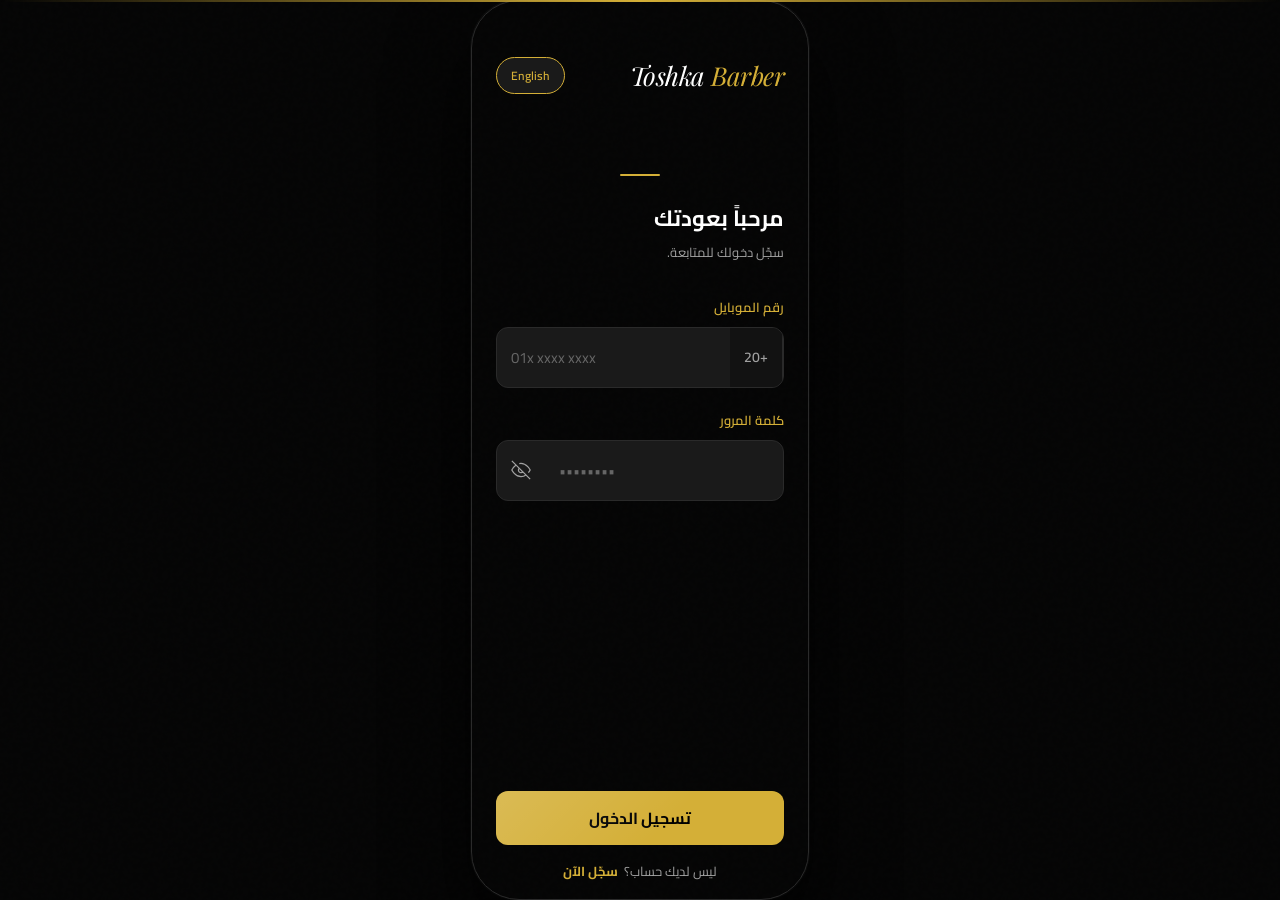
==== index.html @ b8c4cdb7 "deployapp-v1" ====
<!DOCTYPE html>
<html lang="ar" dir="rtl">
<head>
  <meta charset="UTF-8" />
  <meta name="viewport" content="width=device-width, initial-scale=1.0, viewport-fit=cover" />
  <meta name="theme-color" content="#D4AF37" />
  <meta name="apple-mobile-web-app-capable" content="yes" />
  <meta name="apple-mobile-web-app-status-bar-style" content="black-translucent" />
  <meta name="apple-mobile-web-app-title" content="Toshka Barber" />
  <meta name="description" content="توشكا باربر - احجز حلاقك بكل سهولة" />

  <title>Toshka Barber</title>

  <link rel="manifest" href="manifest.json" />
  <link rel="apple-touch-icon" href="icons/icon-192.png" />
  <link rel="stylesheet" href="css/style.css" />
</head>
<body>

<div id="app">

  <!-- ════════════════════════════════════════════════════════════════════════
       SCREEN: LOGIN
  ════════════════════════════════════════════════════════════════════════ -->
  <div class="screen active" id="screen-login">

    <div class="header">
      <div class="logo">Toshka <span>Barber</span></div>
      <button class="lang-btn">English</button>
    </div>

    <div class="content">
      <div style="height: 48px"></div>
      <div class="divider"></div>

      <h1 class="screen-title" id="login-title">مرحباً بعودتك</h1>
      <p  class="screen-sub"   id="login-sub">سجّل دخولك للمتابعة.</p>

      <!-- Phone -->
      <div class="input-group">
        <label class="input-label" id="login-phone-label">رقم الموبايل</label>
        <div class="input-wrap">
          <span class="input-prefix">+20</span>
          <input class="input-field ltr"
                 id="login-phone"
                 type="tel"
                 inputmode="numeric"
                 maxlength="11"
                 autocomplete="tel"
                 placeholder="01x xxxx xxxx" />
        </div>
      </div>

      <!-- Password -->
      <div class="input-group">
        <label class="input-label" id="login-pass-label">كلمة المرور</label>
        <div class="input-wrap">
          <input class="input-field"
                 id="login-pass"
                 type="password"
                 autocomplete="current-password"
                 placeholder="••••••••" />
          <button class="eye-btn" id="login-eye" type="button" aria-label="toggle password">
            <svg width="20" height="20" viewBox="0 0 24 24" fill="none" stroke="currentColor" stroke-width="1.5">
              <path d="M17.94 17.94A10.07 10.07 0 0112 20c-7 0-11-8-11-8a18.45 18.45 0 015.06-5.94M9.9 4.24A9.12 9.12 0 0112 4c7 0 11 8 11 8a18.5 18.5 0 01-2.16 3.19m-6.72-1.07a3 3 0 11-4.24-4.24M1 1l22 22"/>
            </svg>
          </button>
        </div>
      </div>

      <!-- Error -->
      <div class="error-box" id="login-error"></div>
    </div>

    <div class="footer">
      <button class="btn btn-primary" id="login-btn">
        <div class="spinner"></div>
        <span class="btn-text">تسجيل الدخول</span>
      </button>
      <div class="account-row">
        <span id="no-account-txt">ليس لديك حساب؟</span>
        <a id="go-register">سجّل الآن</a>
      </div>
    </div>

  
 
</div><!-- /screen-login -->


  <!-- ════════════════════════════════════════════════════════════════════════
       SCREEN: REGISTER (4 Steps)
  ════════════════════════════════════════════════════════════════════════ -->
  <div class="screen" id="screen-register">

    <div class="header">
      <div class="logo">Toshka <span>Barber</span></div>
      <button class="lang-btn">English</button>
    </div>

    <!-- Progress -->
    <div class="progress">
      <div class="progress-line" id="line-0"></div>

      <div class="step-circle active" id="step-1">
        <span id="step-1-lbl">1</span>
      </div>

      <div class="progress-line" id="line-1"></div>

      <div class="step-circle" id="step-2">
        <span id="step-2-lbl">2</span>
      </div>

      <div class="progress-line" id="line-2"></div>

      <div class="step-circle" id="step-3">
        <span id="step-3-lbl">3</span>
      </div>

      <div class="progress-line" id="line-3"></div>

      <div class="step-circle" id="step-4">
        <span id="step-4-lbl">4</span>
      </div>

      <div class="progress-line" id="line-4"></div>
    </div>

    <div class="content">

      <!-- ── Step 1: Phone ── -->
      <div class="step-content active" id="step-content-1" data-step="1">
        <h1 class="screen-title" id="s1-title">رقم الهاتف</h1>
        <p  class="screen-sub"   id="s1-sub">أدخل رقم هاتفك المصري. سنرسل لك رمز تحقق عبر واتس آب.</p>

        <div class="input-group">
          <label class="input-label" id="s1-label">رقم الموبايل</label>
          <div class="input-wrap">
            <span class="input-prefix">+20</span>
            <input class="input-field ltr"
                   id="s1-phone"
                   type="tel"
                   inputmode="numeric"
                   maxlength="11"
                   autocomplete="tel"
                   placeholder="01x xxxx xxxx" />
          </div>
        </div>

        <div class="error-box" id="reg-error-1"></div>
      </div>

      <!-- ── Step 2: OTP ── -->
      <div class="step-content" id="step-content-2">
        <h1 class="screen-title" id="s2-title">رمز التحقق</h1>
        <p  class="screen-sub"   id="s2-sub">أدخل الرمز المكوّن من 6 أرقام المرسل إلى واتس آب.</p>

        <!-- 6 OTP boxes -->
        <div class="otp-grid">
          <div class="otp-box"><input class="otp-input" type="text" inputmode="numeric" maxlength="6" autocomplete="one-time-code" /></div>
          <div class="otp-box"><input class="otp-input" type="text" inputmode="numeric" maxlength="1" /></div>
          <div class="otp-box"><input class="otp-input" type="text" inputmode="numeric" maxlength="1" /></div>
          <div class="otp-box"><input class="otp-input" type="text" inputmode="numeric" maxlength="1" /></div>
          <div class="otp-box"><input class="otp-input" type="text" inputmode="numeric" maxlength="1" /></div>
          <div class="otp-box"><input class="otp-input" type="text" inputmode="numeric" maxlength="1" /></div>
        </div>

        <div class="resend-row">
          <span id="s2-no-otp">لم يصلك الرمز؟</span>
          <button class="resend-btn" id="btn-resend" disabled>إعادة إرسال (45ث)</button>
        </div>

        <div class="error-box" id="reg-error-2"></div>
      </div>

      <!-- ── Step 3: Password ── -->
      <div class="step-content" id="step-content-3">
        <h1 class="screen-title" id="s3-title">كلمة المرور</h1>
        <p  class="screen-sub"   id="s3-sub">قم بتعيين كلمة مرور قوية لحماية حسابك.</p>

        <div class="input-group">
          <label class="input-label" id="s3-p-label">كلمة المرور</label>
          <div class="input-wrap">
            <input class="input-field"
                   id="s3-pass"
                   type="password"
                   autocomplete="new-password"
                   placeholder="••••••••" />
            <button class="eye-btn" id="s3-eye" type="button" aria-label="toggle">
              <svg width="20" height="20" viewBox="0 0 24 24" fill="none" stroke="currentColor" stroke-width="1.5">
                <path d="M1 12s4-8 11-8 11 8 11 8-4 8-11 8-11-8-11-8z"/><circle cx="12" cy="12" r="3"/>
              </svg>
            </button>
          </div>
          <!-- Strength bar -->
          <div class="strength-bar"><div class="strength-fill" id="strength-fill"></div></div>
        </div>

        <div class="input-group">
          <label class="input-label" id="s3-cp-label">تأكيد كلمة المرور</label>
          <div class="input-wrap">
            <input class="input-field"
                   id="s3-cpass"
                   type="password"
                   autocomplete="new-password"
                   placeholder="••••••••" />
          </div>
        </div>

        <div class="error-box" id="reg-error-3"></div>
      </div>

      <!-- ── Step 4: Profile ── -->
      <div class="step-content" id="step-content-4">
        <h1 class="screen-title" id="s4-title">البيانات الشخصية</h1>
        <p  class="screen-sub"   id="s4-sub">أكمل ملفك الشخصي للبدء في الحجز.</p>

        <!-- Photo upload -->
        <div class="photo-upload" id="photo-wrap">
          <input type="file" id="photo-input" accept="image/*" hidden />
          <img id="photo-preview" style="display:none" alt="profile" />
          <div class="photo-placeholder">
            <span class="cam-icon">📷</span>
            <span id="photo-label">إضافة صورة</span>
          </div>
        </div>

        <div class="input-group">
          <label class="input-label" id="s4-name-lbl">الاسم بالكامل (إجباري)</label>
          <div class="input-wrap">
            <input class="input-field"
                   id="s4-name"
                   type="text"
                   autocomplete="name"
                   placeholder="أدخل اسمك" />
          </div>
        </div>

        <div class="error-box" id="reg-error-4"></div>
      </div>

    </div><!-- /content -->

    <!-- Footer buttons (step-specific) -->
    <div class="footer">

      <!-- Step 1 -->
      <button class="btn btn-primary"  id="btn-send"   style="display:none">
        <div class="spinner"></div><span class="btn-text">إرسال الرمز</span>
      </button>

      <!-- Step 2 -->
      <button class="btn btn-primary"  id="btn-verify" style="display:none">
        <div class="spinner"></div><span class="btn-text">تأكيد الرمز</span>
      </button>

      <!-- Step 3 -->
      <button class="btn btn-primary"  id="btn-pass"   style="display:none">
        <div class="spinner"></div><span class="btn-text">المتابعة</span>
      </button>

      <!-- Step 4 -->
      <button class="btn btn-primary"  id="btn-create" style="display:none">
        <div class="spinner"></div><span class="btn-text">إنشاء الحساب</span>
      </button>
      <button class="btn btn-outline"  id="btn-skip"   style="display:none">
        <div class="spinner"></div><span class="btn-text">تخطي الصورة</span>
      </button>

      <div class="account-row">
        <span id="have-account-txt">لديك حساب بالفعل؟</span>
        <a id="go-login">تسجيل الدخول</a>
      </div>
    </div>

  </div><!-- /screen-register -->

</div><!-- /#app -->

<!-- Toast -->
<div class="toast" id="toast"></div>

<script src="js/i18n.js"></script>
<script src="js/api.js"></script>
<script src="js/app.js"></script>

<!-- Override render to show correct footer buttons per step -->
<script>
  const _origRender = render;
  // Patch goToStep to show correct buttons
  const _origGoToStep = goToStep;

  function showStepButtons(step) {
    const btns = {
      1: ['btn-send'],
      2: ['btn-verify'],
      3: ['btn-pass'],
      4: ['btn-create', 'btn-skip'],
    };
    ['btn-send','btn-verify','btn-pass','btn-create','btn-skip'].forEach(id => {
      const el = document.getElementById(id);
      if (el) el.style.display = 'none';
    });
    (btns[step] || []).forEach(id => {
      const el = document.getElementById(id);
      if (el) el.style.display = 'flex';
    });
  }

  document.addEventListener('DOMContentLoaded', () => {
    // Patch render to also manage buttons
    const origRender = window.render;
    window.render = function() {
      origRender();
      if (state.screen === 'register') showStepButtons(state.step);
      else ['btn-send','btn-verify','btn-pass','btn-create','btn-skip']
        .forEach(id => { const el=$(id); if(el) el.style.display='none'; });
    };

    // Fix duplicate error-box IDs — use the visible one
    // (Step content only one is active, so only one reg-error visible)
  });
</script>

</body>
</html>
---- css/style.css ----
@import url('https://fonts.googleapis.com/css2?family=Cairo:wght@300;400;600;700;900&family=Playfair+Display:ital,wght@1,700&display=swap');

/* ── Reset & Variables ─────────────────────────────────────────────────────── */
*, *::before, *::after { box-sizing: border-box; margin: 0; padding: 0; }

:root {
  --gold:        #D4AF37;
  --gold-light:  #E8C84A;
  --gold-dark:   #B8961F;
  --gold-glow:   rgba(212,175,55,0.15);
  --black:       #000000;
  --bg:          #0A0A0A;
  --dark:        #121212;
  --card:        #1A1A1A;
  --border:      #2A2A2A;
  --border-act:  #D4AF37;
  --white:       #FFFFFF;
  --gray:        #A0A0A0;
  --gray-light:  #666;
  --green:       #28A745;
  --red:         #DC3545;
  --radius:      12px;
  --radius-lg:   20px;
  --shadow:      0 4px 24px rgba(0,0,0,0.6);
  --transition:  0.25s cubic-bezier(0.4,0,0.2,1);
}

html, body {
  height: 100%;
  background: var(--bg);
  color: var(--white);
  font-family: 'Cairo', sans-serif;
  -webkit-font-smoothing: antialiased;
  overflow-x: hidden;
}

/* ── App Shell ─────────────────────────────────────────────────────────────── */
#app {
  min-height: 100dvh;
  display: flex;
  flex-direction: column;
  max-width: 430px;
  margin: 0 auto;
  position: relative;
}

/* ── Screens ───────────────────────────────────────────────────────────────── */
.screen {
  display: none;
  flex-direction: column;
  min-height: 100dvh;
  padding: env(safe-area-inset-top, 0) 0 env(safe-area-inset-bottom, 0);
  animation: fadeSlideIn 0.35s var(--transition) both;
}
.screen.active { display: flex; }

@keyframes fadeSlideIn {
  from { opacity: 0; transform: translateY(18px); }
  to   { opacity: 1; transform: translateY(0); }
}

/* ── Header ────────────────────────────────────────────────────────────────── */
.header {
  display: flex;
  align-items: center;
  justify-content: space-between;
  padding: 56px 24px 0;
}

.logo {
  font-family: 'Playfair Display', serif;
  font-style: italic;
  font-size: 26px;
  letter-spacing: -0.5px;
  color: var(--white);
  line-height: 1;
}
.logo span { color: var(--gold); }

.lang-btn {
  background: var(--card);
  border: 1px solid var(--gold);
  color: var(--gold);
  font-family: 'Cairo', sans-serif;
  font-size: 12px;
  font-weight: 600;
  padding: 6px 14px;
  border-radius: 20px;
  cursor: pointer;
  transition: var(--transition);
  white-space: nowrap;
}
.lang-btn:hover {
  background: var(--gold);
  color: var(--black);
}

/* ── Progress Bar ──────────────────────────────────────────────────────────── */
.progress {
  display: flex;
  align-items: center;
  padding: 28px 24px 0;
  gap: 0;
}

.progress-line {
  flex: 1;
  height: 2px;
  background: var(--border);
  transition: background 0.4s ease;
}
.progress-line.done { background: var(--gold); }

.step-circle {
  width: 32px;
  height: 32px;
  border-radius: 50%;
  border: 2px solid var(--border);
  background: var(--card);
  display: flex;
  align-items: center;
  justify-content: center;
  font-family: 'Cairo', sans-serif;
  font-size: 13px;
  font-weight: 700;
  color: var(--gray);
  transition: all 0.35s var(--transition);
  flex-shrink: 0;
  position: relative;
  z-index: 1;
}
.step-circle.active {
  background: var(--gold);
  border-color: var(--gold);
  color: var(--black);
  box-shadow: 0 0 0 4px var(--gold-glow);
}
.step-circle.done {
  background: var(--gold-dark);
  border-color: var(--gold-dark);
  color: var(--black);
}
.step-circle.done::after {
  content: '✓';
  font-size: 14px;
}
.step-circle.done span { display: none; }

/* ── Scroll Content ────────────────────────────────────────────────────────── */
.content {
  flex: 1;
  overflow-y: auto;
  padding: 32px 24px 0;
  -webkit-overflow-scrolling: touch;
}

.step-content { display: none; animation: fadeSlideIn 0.3s ease both; }
.step-content.active { display: block; }

.screen-title {
  font-size: 22px;
  font-weight: 700;
  color: var(--white);
  margin-bottom: 8px;
  line-height: 1.3;
}
.screen-sub {
  font-size: 13px;
  color: var(--gray);
  line-height: 1.7;
  margin-bottom: 32px;
}

/* ── Input Groups ──────────────────────────────────────────────────────────── */
.input-group { margin-bottom: 20px; }

.input-label {
  display: block;
  font-size: 13px;
  font-weight: 600;
  color: var(--gold);
  margin-bottom: 8px;
}

.input-wrap {
  position: relative;
  display: flex;
  align-items: center;
  background: var(--card);
  border: 1.5px solid var(--border);
  border-radius: var(--radius);
  transition: border-color var(--transition), box-shadow var(--transition);
  overflow: hidden;
}
.input-wrap:focus-within {
  border-color: var(--gold);
  box-shadow: 0 0 0 3px var(--gold-glow);
}

.input-prefix {
  padding: 0 14px;
  color: var(--gray);
  font-size: 14px;
  font-weight: 600;
  background: var(--dark);
  align-self: stretch;
  display: flex;
  align-items: center;
  border-inline-end: 1.5px solid var(--border);
  flex-shrink: 0;
}

.input-field {
  width: 100%;
  background: transparent;
  border: none;
  outline: none;
  color: var(--white);
  font-family: 'Cairo', sans-serif;
  font-size: 15px;
  padding: 15px 14px;
  direction: ltr;
  text-align: left;
}
.input-field::placeholder { color: var(--gray-light); }

.input-field.ltr { direction: ltr; text-align: left; }

.eye-btn {
  background: none;
  border: none;
  cursor: pointer;
  padding: 0 14px;
  color: var(--gray);
  display: flex;
  align-items: center;
  transition: color var(--transition);
  flex-shrink: 0;
}
.eye-btn:hover { color: var(--gold); }

/* ── OTP Boxes ─────────────────────────────────────────────────────────────── */
.otp-grid {
  display: flex;
  gap: 8px;
  justify-content: center;
  direction: ltr;
  margin-bottom: 20px;
}

.otp-box {
  width: 46px;
  height: 56px;
  background: var(--card);
  border: 1.5px solid var(--border);
  border-radius: var(--radius);
  display: flex;
  align-items: center;
  justify-content: center;
  transition: border-color var(--transition), box-shadow var(--transition), transform 0.15s;
  flex-shrink: 0;
}
.otp-box:focus-within {
  border-color: var(--gold);
  box-shadow: 0 0 0 3px var(--gold-glow);
  transform: scale(1.05);
}
.otp-box.filled {
  border-color: var(--gold-dark);
  background: rgba(212,175,55,0.06);
}

.otp-input {
  width: 100%;
  height: 100%;
  background: transparent;
  border: none;
  outline: none;
  color: var(--gold);
  font-family: 'Cairo', sans-serif;
  font-size: 20px;
  font-weight: 700;
  text-align: center;
  caret-color: var(--gold);
}

/* Resend row */
.resend-row {
  display: flex;
  justify-content: center;
  align-items: center;
  gap: 6px;
  font-size: 13px;
  margin-bottom: 24px;
  flex-wrap: wrap;
}
.resend-row span { color: var(--gray); }
.resend-btn {
  color: var(--gold);
  font-weight: 600;
  cursor: pointer;
  background: none;
  border: none;
  font-family: inherit;
  font-size: 13px;
  transition: opacity var(--transition);
}
.resend-btn:disabled { opacity: 0.4; cursor: not-allowed; }
.resend-btn:not(:disabled):hover { text-decoration: underline; }

/* ── Profile Upload ─────────────────────────────────────────────────────────── */
.photo-upload {
  width: 110px;
  height: 110px;
  background: var(--card);
  border: 2px dashed var(--gold);
  border-radius: 50%;
  display: flex;
  flex-direction: column;
  align-items: center;
  justify-content: center;
  cursor: pointer;
  margin: 0 auto 28px;
  position: relative;
  overflow: hidden;
  transition: border-color var(--transition), background var(--transition);
}
.photo-upload:hover {
  background: rgba(212,175,55,0.06);
  border-style: solid;
}

.photo-upload img {
  width: 100%;
  height: 100%;
  object-fit: cover;
  position: absolute;
  inset: 0;
  border-radius: 50%;
}

.photo-placeholder {
  display: flex;
  flex-direction: column;
  align-items: center;
  gap: 4px;
  z-index: 1;
}
.photo-placeholder .cam-icon {
  font-size: 26px;
  line-height: 1;
}
.photo-placeholder span {
  font-size: 11px;
  color: var(--gold);
  font-weight: 600;
}
.photo-upload.has-image .photo-placeholder { display: none; }

/* ── Buttons ────────────────────────────────────────────────────────────────── */
.footer {
  padding: 12px 24px max(env(safe-area-inset-bottom,12px), 16px);
  display: flex;
  flex-direction: column;
  gap: 10px;
}

.btn {
  width: 100%;
  height: 54px;
  border: none;
  border-radius: var(--radius);
  font-family: 'Cairo', sans-serif;
  font-size: 16px;
  font-weight: 700;
  cursor: pointer;
  display: flex;
  align-items: center;
  justify-content: center;
  gap: 8px;
  transition: all var(--transition);
  position: relative;
  overflow: hidden;
}

.btn-primary {
  background: var(--gold);
  color: var(--black);
}
.btn-primary::after {
  content: '';
  position: absolute;
  inset: 0;
  background: linear-gradient(135deg, rgba(255,255,255,0.15) 0%, transparent 60%);
  pointer-events: none;
}
.btn-primary:hover  { background: var(--gold-light); transform: translateY(-1px); box-shadow: 0 8px 24px rgba(212,175,55,0.3); }
.btn-primary:active { transform: translateY(0); box-shadow: none; }
.btn-primary:disabled { opacity: 0.5; cursor: not-allowed; transform: none; box-shadow: none; }

.btn-outline {
  background: transparent;
  border: 1.5px solid var(--gold);
  color: var(--gold);
}
.btn-outline:hover  { background: var(--gold-glow); }
.btn-outline:active { background: transparent; }
.btn-outline:disabled { opacity: 0.4; cursor: not-allowed; }

/* Loading spinner inside button */
.btn .spinner {
  width: 18px;
  height: 18px;
  border: 2px solid rgba(0,0,0,0.3);
  border-top-color: var(--black);
  border-radius: 50%;
  animation: spin 0.7s linear infinite;
  display: none;
}
.btn.loading .btn-text  { display: none; }
.btn.loading .spinner   { display: block; }

@keyframes spin { to { transform: rotate(360deg); } }

/* Account link row */
.account-row {
  display: flex;
  align-items: center;
  justify-content: center;
  gap: 6px;
  font-size: 13px;
  padding-top: 4px;
}
.account-row span { color: var(--gray); }
.account-row a {
  color: var(--gold);
  font-weight: 700;
  text-decoration: none;
  cursor: pointer;
  transition: opacity var(--transition);
}
.account-row a:hover { opacity: 0.8; text-decoration: underline; }

/* ── Error Alert ────────────────────────────────────────────────────────────── */
.error-box {
  background: rgba(220,53,69,0.1);
  border: 1px solid rgba(220,53,69,0.4);
  border-radius: var(--radius);
  padding: 12px 14px;
  color: #ff6b6b;
  font-size: 13px;
  line-height: 1.5;
  margin-bottom: 8px;
  display: none;
  animation: fadeSlideIn 0.25s ease both;
}
.error-box.visible { display: block; }

/* ── Success Toast ──────────────────────────────────────────────────────────── */
.toast {
  position: fixed;
  bottom: calc(env(safe-area-inset-bottom,0px) + 24px);
  left: 50%;
  transform: translateX(-50%) translateY(80px);
  background: var(--card);
  border: 1px solid var(--gold);
  border-radius: 40px;
  padding: 12px 24px;
  color: var(--gold);
  font-size: 14px;
  font-weight: 600;
  white-space: nowrap;
  z-index: 999;
  transition: transform 0.35s var(--transition);
  max-width: calc(100% - 48px);
  text-align: center;
}
.toast.show { transform: translateX(-50%) translateY(0); }

/* ── Noise texture overlay ──────────────────────────────────────────────────── */
#app::before {
  content: '';
  position: fixed;
  inset: 0;
  background-image: url("data:image/svg+xml,%3Csvg viewBox='0 0 200 200' xmlns='http://www.w3.org/2000/svg'%3E%3Cfilter id='n'%3E%3CfeTurbulence type='fractalNoise' baseFrequency='0.9' numOctaves='4' stitchTiles='stitch'/%3E%3C/filter%3E%3Crect width='100%25' height='100%25' filter='url(%23n)' opacity='0.03'/%3E%3C/svg%3E");
  pointer-events: none;
  z-index: 0;
  opacity: 0.4;
}
#app > * { position: relative; z-index: 1; }

/* ── Gold line accent top ────────────────────────────────────────────────────── */
#app::after {
  content: '';
  position: fixed;
  top: 0;
  left: 0; right: 0;
  height: 2px;
  background: linear-gradient(90deg, transparent, var(--gold), transparent);
  z-index: 100;
}

/* ── Responsive desktop centering ──────────────────────────────────────────── */
@media (min-width: 431px) {
  body {
    display: flex;
    align-items: center;
    justify-content: center;
    min-height: 100dvh;
    background: #050505;
  }
  #app {
    height: 812px;
    max-height: 100dvh;
    border: 1px solid var(--border);
    border-radius: 48px;
    overflow: hidden;
    box-shadow: 0 40px 80px rgba(0,0,0,0.9), 0 0 0 1px rgba(255,255,255,0.04);
  }
  .screen { min-height: unset; height: 100%; }
}

/* ── Input RTL fix ──────────────────────────────────────────────────────────── */
[dir='rtl'] .input-prefix { border-inline-end: none; border-inline-start: 1.5px solid var(--border); }
[dir='rtl'] .otp-grid { direction: ltr; }

/* ── Password strength indicator ───────────────────────────────────────────── */
.strength-bar {
  height: 3px;
  border-radius: 2px;
  background: var(--border);
  margin-top: 6px;
  overflow: hidden;
}
.strength-fill {
  height: 100%;
  border-radius: 2px;
  width: 0%;
  transition: width 0.4s ease, background 0.4s ease;
}

/* ── Divider ────────────────────────────────────────────────────────────────── */
.divider {
  width: 40px;
  height: 2px;
  background: var(--gold);
  margin: 0 auto 28px;
  border-radius: 1px;
}
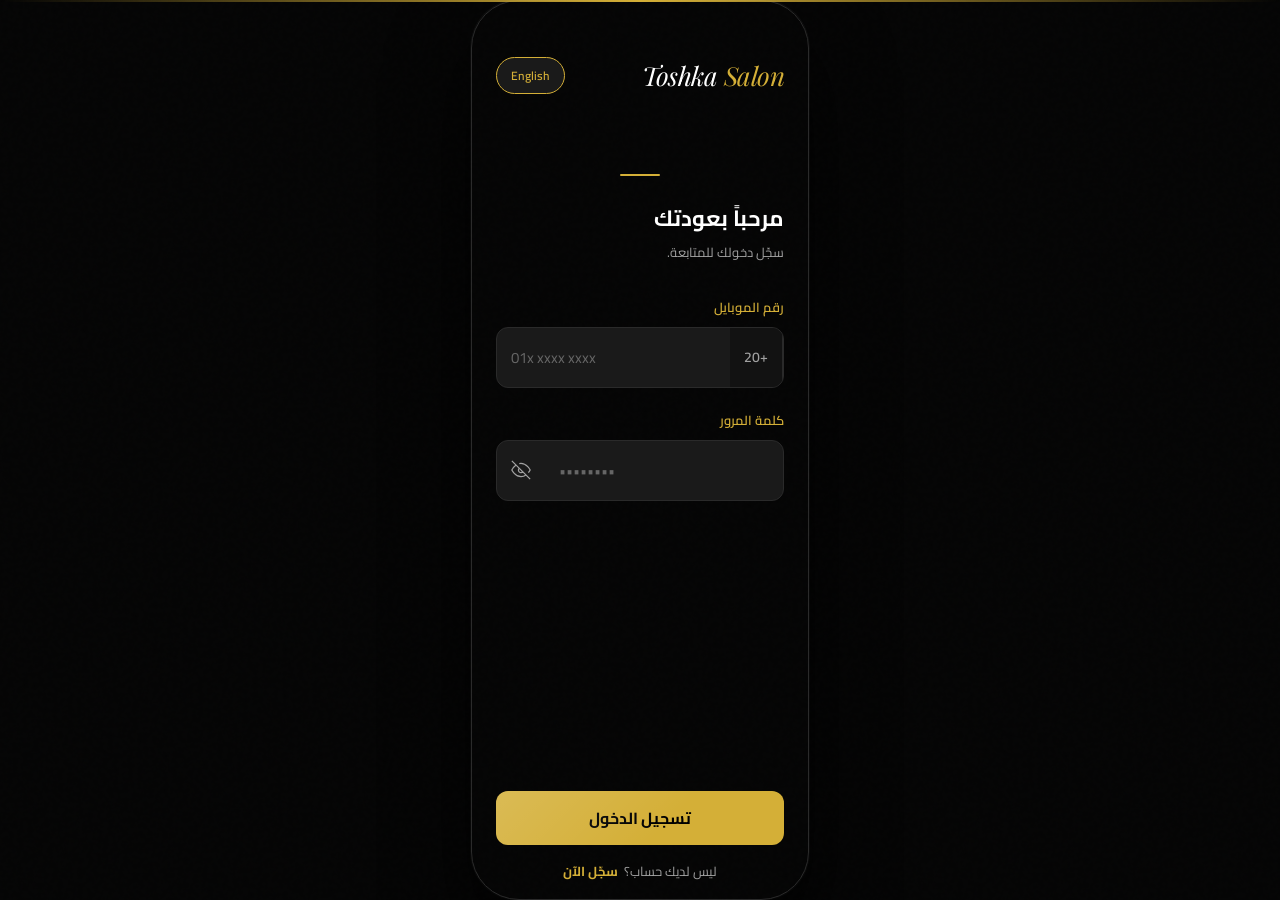
==== commit 84ede057: "Edit-logo" ====
--- a/index.html
+++ b/index.html
@@ -7,7 +7,7 @@
   <meta name="apple-mobile-web-app-capable" content="yes" />
   <meta name="apple-mobile-web-app-status-bar-style" content="black-translucent" />
   <meta name="apple-mobile-web-app-title" content="Toshka Barber" />
-  <meta name="description" content="توشكا باربر - احجز حلاقك بكل سهولة" />
+  <meta name="description" content="توشكا صالون - احجز حلاقك بكل سهولة" />
 
   <title>Toshka Barber</title>
 
@@ -25,7 +25,7 @@
   <div class="screen active" id="screen-login">
 
     <div class="header">
-      <div class="logo">Toshka <span>Barber</span></div>
+      <div class="logo">Toshka <span>Salon</span></div>
       <button class="lang-btn">English</button>
     </div>
 
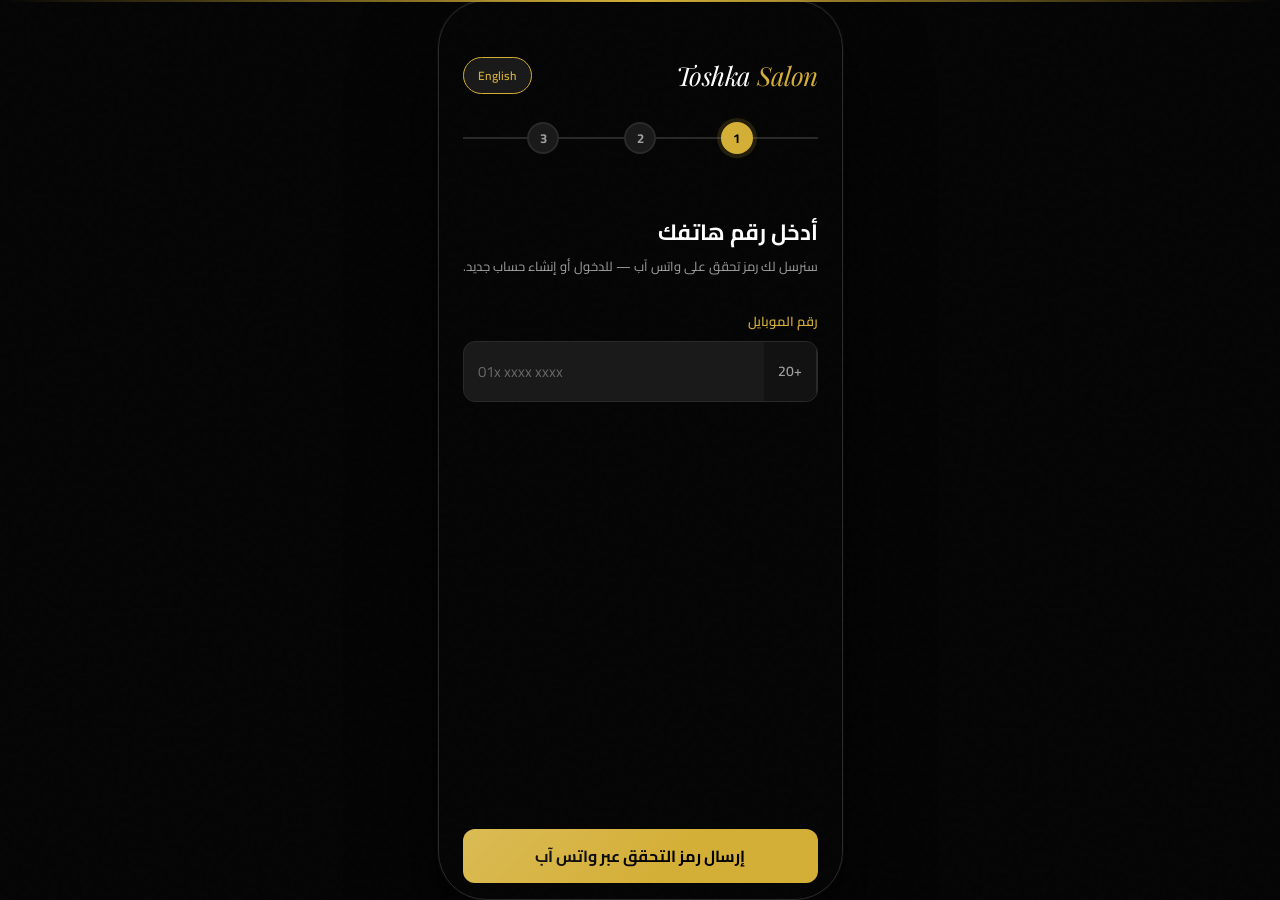
==== commit 4e802f8e: "update-appV2" ====
--- a/index.html
+++ b/index.html
@@ -7,321 +7,151 @@
   <meta name="apple-mobile-web-app-capable" content="yes" />
   <meta name="apple-mobile-web-app-status-bar-style" content="black-translucent" />
   <meta name="apple-mobile-web-app-title" content="Toshka Barber" />
-  <meta name="description" content="توشكا صالون - احجز حلاقك بكل سهولة" />
-
   <title>Toshka Barber</title>
-
   <link rel="manifest" href="manifest.json" />
-  <link rel="apple-touch-icon" href="icons/icon-192.png" />
+  <link rel="apple-touch-icon" sizes="180x180" href="icons/apple-touch-icon.png" />
   <link rel="stylesheet" href="css/style.css" />
 </head>
 <body>
-
 <div id="app">
 
-  <!-- ════════════════════════════════════════════════════════════════════════
-       SCREEN: LOGIN
-  ════════════════════════════════════════════════════════════════════════ -->
-  <div class="screen active" id="screen-login">
-
+  <!-- ═══ STEP 1: رقم الهاتف ═══ -->
+  <div class="screen active" id="screen-phone">
     <div class="header">
       <div class="logo">Toshka <span>Salon</span></div>
       <button class="lang-btn">English</button>
     </div>
-
+    <div class="progress">
+      <div class="progress-line"></div>
+      <div class="step-circle active"><span>1</span></div>
+      <div class="progress-line" id="line-1-2"></div>
+      <div class="step-circle" id="prog-step-2"><span>2</span></div>
+      <div class="progress-line" id="line-2-3"></div>
+      <div class="step-circle" id="prog-step-3"><span>3</span></div>
+      <div class="progress-line"></div>
+    </div>
     <div class="content">
-      <div style="height: 48px"></div>
-      <div class="divider"></div>
-
-      <h1 class="screen-title" id="login-title">مرحباً بعودتك</h1>
-      <p  class="screen-sub"   id="login-sub">سجّل دخولك للمتابعة.</p>
-
-      <!-- Phone -->
+      <div style="height:32px"></div>
+      <h1 class="screen-title">أدخل رقم هاتفك</h1>
+      <p class="screen-sub">سنرسل لك رمز تحقق على واتس آب — للدخول أو إنشاء حساب جديد.</p>
       <div class="input-group">
-        <label class="input-label" id="login-phone-label">رقم الموبايل</label>
+        <label class="input-label">رقم الموبايل</label>
         <div class="input-wrap">
           <span class="input-prefix">+20</span>
-          <input class="input-field ltr"
-                 id="login-phone"
-                 type="tel"
-                 inputmode="numeric"
-                 maxlength="11"
-                 autocomplete="tel"
+          <input class="input-field ltr" id="phone-input" type="tel"
+                 inputmode="numeric" maxlength="11" autocomplete="tel"
                  placeholder="01x xxxx xxxx" />
         </div>
       </div>
+      <div class="error-box" id="phone-error"></div>
+    </div>
+    <div class="footer">
+      <button class="btn btn-primary" id="btn-send-otp">
+        <div class="spinner"></div>
+        <span class="btn-text">إرسال رمز التحقق عبر واتس آب</span>
+      </button>
+    </div>
+  </div>
 
-      <!-- Password -->
-      <div class="input-group">
-        <label class="input-label" id="login-pass-label">كلمة المرور</label>
-        <div class="input-wrap">
-          <input class="input-field"
-                 id="login-pass"
-                 type="password"
-                 autocomplete="current-password"
-                 placeholder="••••••••" />
-          <button class="eye-btn" id="login-eye" type="button" aria-label="toggle password">
-            <svg width="20" height="20" viewBox="0 0 24 24" fill="none" stroke="currentColor" stroke-width="1.5">
-              <path d="M17.94 17.94A10.07 10.07 0 0112 20c-7 0-11-8-11-8a18.45 18.45 0 015.06-5.94M9.9 4.24A9.12 9.12 0 0112 4c7 0 11 8 11 8a18.5 18.5 0 01-2.16 3.19m-6.72-1.07a3 3 0 11-4.24-4.24M1 1l22 22"/>
-            </svg>
-          </button>
+  <!-- ═══ STEP 2: رمز التحقق ═══ -->
+  <div class="screen" id="screen-otp">
+    <div class="header">
+      <div class="logo">Toshka <span>Salon</span></div>
+      <button class="lang-btn">English</button>
+    </div>
+    <div class="progress">
+      <div class="progress-line"></div>
+      <div class="step-circle done"><span>1</span></div>
+      <div class="progress-line done"></div>
+      <div class="step-circle active"><span>2</span></div>
+      <div class="progress-line" id="line-2-3b"></div>
+      <div class="step-circle" id="prog-step-3b"><span>3</span></div>
+      <div class="progress-line"></div>
+    </div>
+    <div class="content">
+      <div style="height:32px"></div>
+      <h1 class="screen-title">رمز التحقق</h1>
+      <p class="screen-sub" id="otp-hint-txt">أدخل الرمز المكوّن من 6 أرقام المرسل إلى واتس آب.</p>
+      <div class="otp-grid">
+        <div class="otp-box"><input class="otp-input" type="text" inputmode="numeric" maxlength="6" autocomplete="one-time-code" /></div>
+        <div class="otp-box"><input class="otp-input" type="text" inputmode="numeric" maxlength="1" /></div>
+        <div class="otp-box"><input class="otp-input" type="text" inputmode="numeric" maxlength="1" /></div>
+        <div class="otp-box"><input class="otp-input" type="text" inputmode="numeric" maxlength="1" /></div>
+        <div class="otp-box"><input class="otp-input" type="text" inputmode="numeric" maxlength="1" /></div>
+        <div class="otp-box"><input class="otp-input" type="text" inputmode="numeric" maxlength="1" /></div>
+      </div>
+      <div class="resend-row">
+        <span>لم يصلك الرمز؟</span>
+        <button class="resend-btn" id="btn-resend" disabled>إعادة إرسال (45ث)</button>
+      </div>
+      <div class="error-box" id="otp-error"></div>
+    </div>
+    <div class="footer">
+      <button class="btn btn-primary" id="btn-verify-otp">
+        <div class="spinner"></div>
+        <span class="btn-text">تحقق من الرمز</span>
+      </button>
+      <div style="text-align:center;margin-top:14px">
+        <a id="btn-back-phone" style="color:var(--gold);cursor:pointer;font-size:14px">← تغيير رقم الهاتف</a>
+      </div>
+    </div>
+  </div>
+
+  <!-- ═══ STEP 3: استكمال البيانات (للجدد فقط) ═══ -->
+  <div class="screen" id="screen-profile">
+    <div class="header">
+      <div class="logo">Toshka <span>Salon</span></div>
+      <button class="lang-btn">English</button>
+    </div>
+    <div class="progress">
+      <div class="progress-line"></div>
+      <div class="step-circle done"><span>1</span></div>
+      <div class="progress-line done"></div>
+      <div class="step-circle done"><span>2</span></div>
+      <div class="progress-line done"></div>
+      <div class="step-circle active"><span>3</span></div>
+      <div class="progress-line"></div>
+    </div>
+    <div class="content">
+      <div style="height:32px"></div>
+      <h1 class="screen-title">مرحباً بك! 👋</h1>
+      <p class="screen-sub">أدخل بياناتك لإتمام إنشاء حسابك — بدون كلمة مرور.</p>
+      <div class="photo-upload" id="photo-wrap">
+        <input type="file" id="photo-input" accept="image/*" hidden />
+        <img id="photo-preview" style="display:none" alt="profile" />
+        <div class="photo-placeholder">
+          <span class="cam-icon">📷</span>
+          <span>إضافة صورة (اختياري)</span>
         </div>
       </div>
+      <div class="input-group">
+        <label class="input-label">الاسم بالكامل *</label>
+        <div class="input-wrap">
+          <input class="input-field" id="profile-name" type="text"
+                 autocomplete="name" placeholder="أدخل اسمك الكامل" />
+        </div>
+      </div>
+      <div class="input-group">
+        <label class="input-label">البريد الإلكتروني (اختياري)</label>
+        <div class="input-wrap">
+          <input class="input-field ltr" id="profile-email" type="email"
+                 autocomplete="email" placeholder="name@email.com" />
+        </div>
+      </div>
+      <div class="error-box" id="profile-error"></div>
+    </div>
+    <div class="footer">
+      <button class="btn btn-primary" id="btn-complete">
+        <div class="spinner"></div>
+        <span class="btn-text">ابدأ الاستخدام ✓</span>
+      </button>
+    </div>
+  </div>
 
-      <!-- Error -->
-      <div class="error-box" id="login-error"></div>
-    </div>
-
-    <div class="footer">
-      <button class="btn btn-primary" id="login-btn">
-        <div class="spinner"></div>
-        <span class="btn-text">تسجيل الدخول</span>
-      </button>
-      <div class="account-row">
-        <span id="no-account-txt">ليس لديك حساب؟</span>
-        <a id="go-register">سجّل الآن</a>
-      </div>
-    </div>
-
-  
- 
-</div><!-- /screen-login -->
-
-
-  <!-- ════════════════════════════════════════════════════════════════════════
-       SCREEN: REGISTER (4 Steps)
-  ════════════════════════════════════════════════════════════════════════ -->
-  <div class="screen" id="screen-register">
-
-    <div class="header">
-      <div class="logo">Toshka <span>Barber</span></div>
-      <button class="lang-btn">English</button>
-    </div>
-
-    <!-- Progress -->
-    <div class="progress">
-      <div class="progress-line" id="line-0"></div>
-
-      <div class="step-circle active" id="step-1">
-        <span id="step-1-lbl">1</span>
-      </div>
-
-      <div class="progress-line" id="line-1"></div>
-
-      <div class="step-circle" id="step-2">
-        <span id="step-2-lbl">2</span>
-      </div>
-
-      <div class="progress-line" id="line-2"></div>
-
-      <div class="step-circle" id="step-3">
-        <span id="step-3-lbl">3</span>
-      </div>
-
-      <div class="progress-line" id="line-3"></div>
-
-      <div class="step-circle" id="step-4">
-        <span id="step-4-lbl">4</span>
-      </div>
-
-      <div class="progress-line" id="line-4"></div>
-    </div>
-
-    <div class="content">
-
-      <!-- ── Step 1: Phone ── -->
-      <div class="step-content active" id="step-content-1" data-step="1">
-        <h1 class="screen-title" id="s1-title">رقم الهاتف</h1>
-        <p  class="screen-sub"   id="s1-sub">أدخل رقم هاتفك المصري. سنرسل لك رمز تحقق عبر واتس آب.</p>
-
-        <div class="input-group">
-          <label class="input-label" id="s1-label">رقم الموبايل</label>
-          <div class="input-wrap">
-            <span class="input-prefix">+20</span>
-            <input class="input-field ltr"
-                   id="s1-phone"
-                   type="tel"
-                   inputmode="numeric"
-                   maxlength="11"
-                   autocomplete="tel"
-                   placeholder="01x xxxx xxxx" />
-          </div>
-        </div>
-
-        <div class="error-box" id="reg-error-1"></div>
-      </div>
-
-      <!-- ── Step 2: OTP ── -->
-      <div class="step-content" id="step-content-2">
-        <h1 class="screen-title" id="s2-title">رمز التحقق</h1>
-        <p  class="screen-sub"   id="s2-sub">أدخل الرمز المكوّن من 6 أرقام المرسل إلى واتس آب.</p>
-
-        <!-- 6 OTP boxes -->
-        <div class="otp-grid">
-          <div class="otp-box"><input class="otp-input" type="text" inputmode="numeric" maxlength="6" autocomplete="one-time-code" /></div>
-          <div class="otp-box"><input class="otp-input" type="text" inputmode="numeric" maxlength="1" /></div>
-          <div class="otp-box"><input class="otp-input" type="text" inputmode="numeric" maxlength="1" /></div>
-          <div class="otp-box"><input class="otp-input" type="text" inputmode="numeric" maxlength="1" /></div>
-          <div class="otp-box"><input class="otp-input" type="text" inputmode="numeric" maxlength="1" /></div>
-          <div class="otp-box"><input class="otp-input" type="text" inputmode="numeric" maxlength="1" /></div>
-        </div>
-
-        <div class="resend-row">
-          <span id="s2-no-otp">لم يصلك الرمز؟</span>
-          <button class="resend-btn" id="btn-resend" disabled>إعادة إرسال (45ث)</button>
-        </div>
-
-        <div class="error-box" id="reg-error-2"></div>
-      </div>
-
-      <!-- ── Step 3: Password ── -->
-      <div class="step-content" id="step-content-3">
-        <h1 class="screen-title" id="s3-title">كلمة المرور</h1>
-        <p  class="screen-sub"   id="s3-sub">قم بتعيين كلمة مرور قوية لحماية حسابك.</p>
-
-        <div class="input-group">
-          <label class="input-label" id="s3-p-label">كلمة المرور</label>
-          <div class="input-wrap">
-            <input class="input-field"
-                   id="s3-pass"
-                   type="password"
-                   autocomplete="new-password"
-                   placeholder="••••••••" />
-            <button class="eye-btn" id="s3-eye" type="button" aria-label="toggle">
-              <svg width="20" height="20" viewBox="0 0 24 24" fill="none" stroke="currentColor" stroke-width="1.5">
-                <path d="M1 12s4-8 11-8 11 8 11 8-4 8-11 8-11-8-11-8z"/><circle cx="12" cy="12" r="3"/>
-              </svg>
-            </button>
-          </div>
-          <!-- Strength bar -->
-          <div class="strength-bar"><div class="strength-fill" id="strength-fill"></div></div>
-        </div>
-
-        <div class="input-group">
-          <label class="input-label" id="s3-cp-label">تأكيد كلمة المرور</label>
-          <div class="input-wrap">
-            <input class="input-field"
-                   id="s3-cpass"
-                   type="password"
-                   autocomplete="new-password"
-                   placeholder="••••••••" />
-          </div>
-        </div>
-
-        <div class="error-box" id="reg-error-3"></div>
-      </div>
-
-      <!-- ── Step 4: Profile ── -->
-      <div class="step-content" id="step-content-4">
-        <h1 class="screen-title" id="s4-title">البيانات الشخصية</h1>
-        <p  class="screen-sub"   id="s4-sub">أكمل ملفك الشخصي للبدء في الحجز.</p>
-
-        <!-- Photo upload -->
-        <div class="photo-upload" id="photo-wrap">
-          <input type="file" id="photo-input" accept="image/*" hidden />
-          <img id="photo-preview" style="display:none" alt="profile" />
-          <div class="photo-placeholder">
-            <span class="cam-icon">📷</span>
-            <span id="photo-label">إضافة صورة</span>
-          </div>
-        </div>
-
-        <div class="input-group">
-          <label class="input-label" id="s4-name-lbl">الاسم بالكامل (إجباري)</label>
-          <div class="input-wrap">
-            <input class="input-field"
-                   id="s4-name"
-                   type="text"
-                   autocomplete="name"
-                   placeholder="أدخل اسمك" />
-          </div>
-        </div>
-
-        <div class="error-box" id="reg-error-4"></div>
-      </div>
-
-    </div><!-- /content -->
-
-    <!-- Footer buttons (step-specific) -->
-    <div class="footer">
-
-      <!-- Step 1 -->
-      <button class="btn btn-primary"  id="btn-send"   style="display:none">
-        <div class="spinner"></div><span class="btn-text">إرسال الرمز</span>
-      </button>
-
-      <!-- Step 2 -->
-      <button class="btn btn-primary"  id="btn-verify" style="display:none">
-        <div class="spinner"></div><span class="btn-text">تأكيد الرمز</span>
-      </button>
-
-      <!-- Step 3 -->
-      <button class="btn btn-primary"  id="btn-pass"   style="display:none">
-        <div class="spinner"></div><span class="btn-text">المتابعة</span>
-      </button>
-
-      <!-- Step 4 -->
-      <button class="btn btn-primary"  id="btn-create" style="display:none">
-        <div class="spinner"></div><span class="btn-text">إنشاء الحساب</span>
-      </button>
-      <button class="btn btn-outline"  id="btn-skip"   style="display:none">
-        <div class="spinner"></div><span class="btn-text">تخطي الصورة</span>
-      </button>
-
-      <div class="account-row">
-        <span id="have-account-txt">لديك حساب بالفعل؟</span>
-        <a id="go-login">تسجيل الدخول</a>
-      </div>
-    </div>
-
-  </div><!-- /screen-register -->
-
-</div><!-- /#app -->
-
-<!-- Toast -->
+</div>
 <div class="toast" id="toast"></div>
-
 <script src="js/i18n.js"></script>
 <script src="js/api.js"></script>
 <script src="js/app.js"></script>
-
-<!-- Override render to show correct footer buttons per step -->
-<script>
-  const _origRender = render;
-  // Patch goToStep to show correct buttons
-  const _origGoToStep = goToStep;
-
-  function showStepButtons(step) {
-    const btns = {
-      1: ['btn-send'],
-      2: ['btn-verify'],
-      3: ['btn-pass'],
-      4: ['btn-create', 'btn-skip'],
-    };
-    ['btn-send','btn-verify','btn-pass','btn-create','btn-skip'].forEach(id => {
-      const el = document.getElementById(id);
-      if (el) el.style.display = 'none';
-    });
-    (btns[step] || []).forEach(id => {
-      const el = document.getElementById(id);
-      if (el) el.style.display = 'flex';
-    });
-  }
-
-  document.addEventListener('DOMContentLoaded', () => {
-    // Patch render to also manage buttons
-    const origRender = window.render;
-    window.render = function() {
-      origRender();
-      if (state.screen === 'register') showStepButtons(state.step);
-      else ['btn-send','btn-verify','btn-pass','btn-create','btn-skip']
-        .forEach(id => { const el=$(id); if(el) el.style.display='none'; });
-    };
-
-    // Fix duplicate error-box IDs — use the visible one
-    // (Step content only one is active, so only one reg-error visible)
-  });
-</script>
-
 </body>
 </html>
